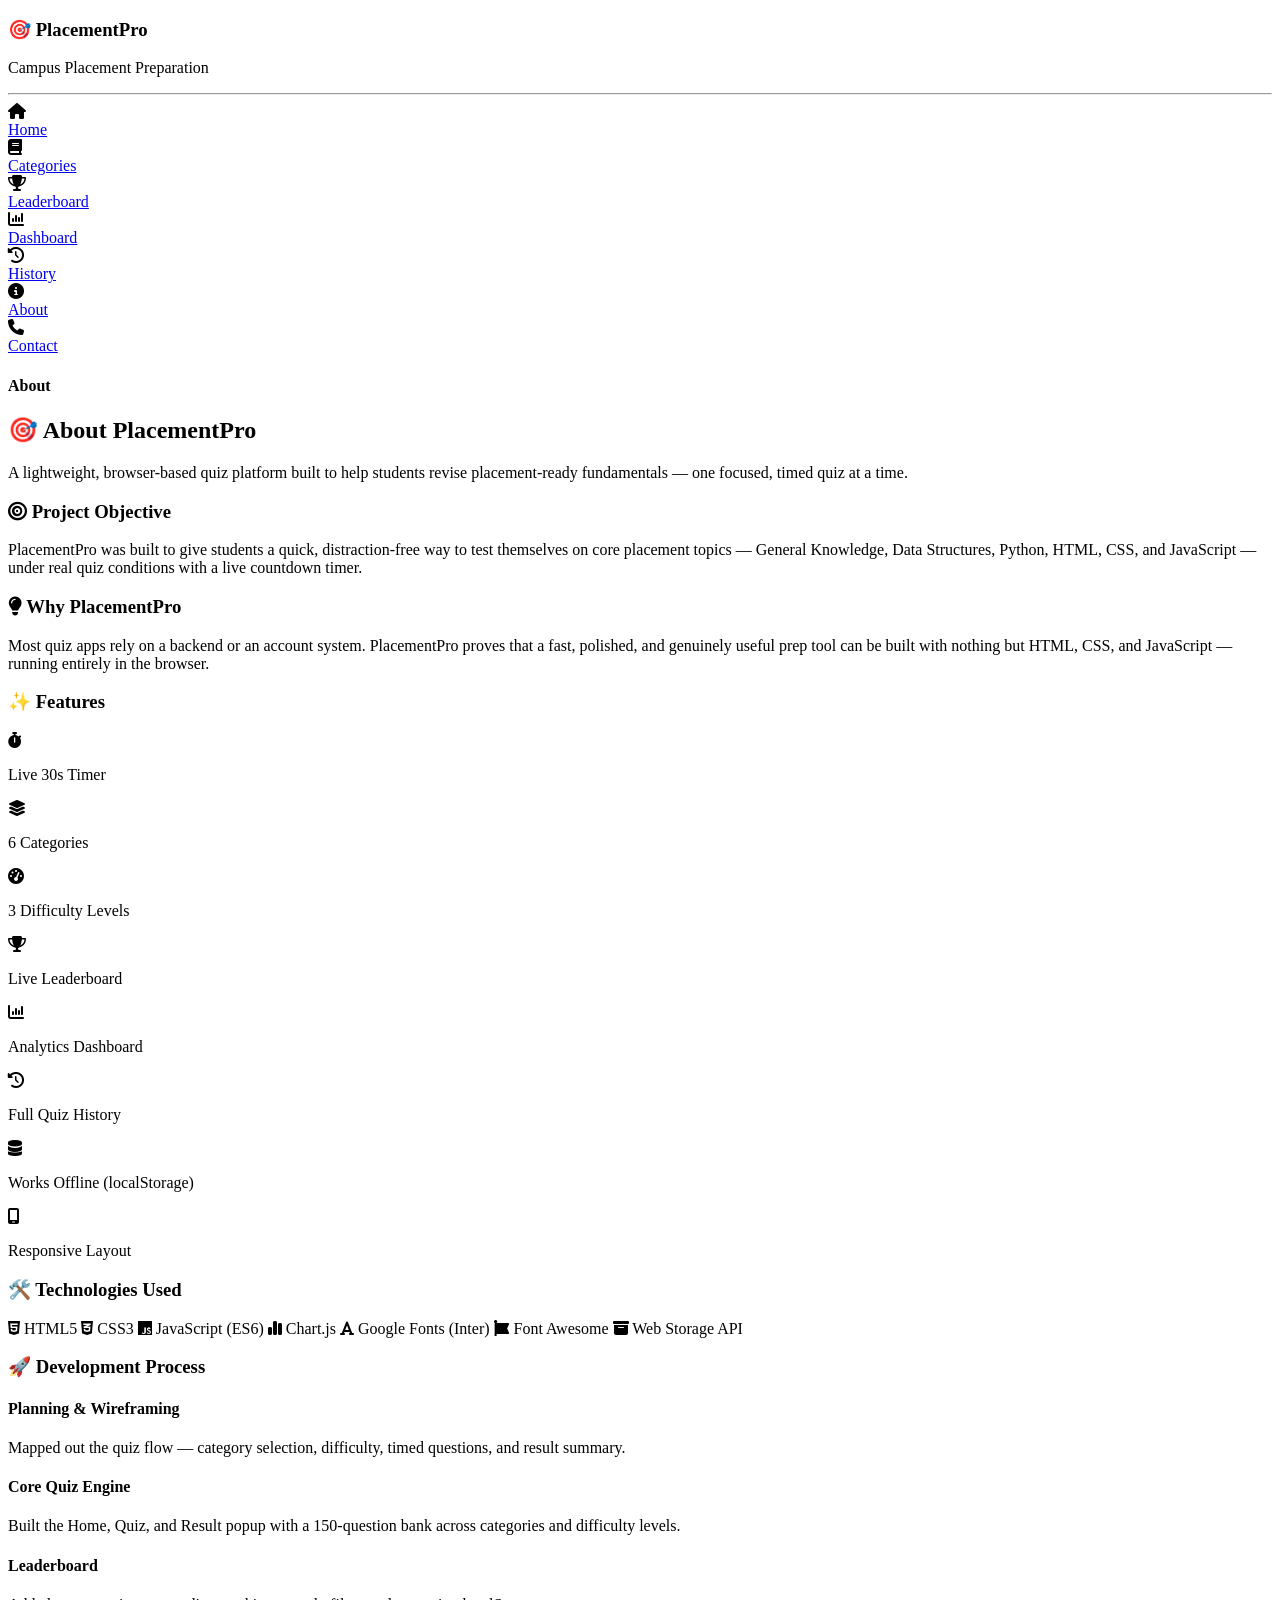
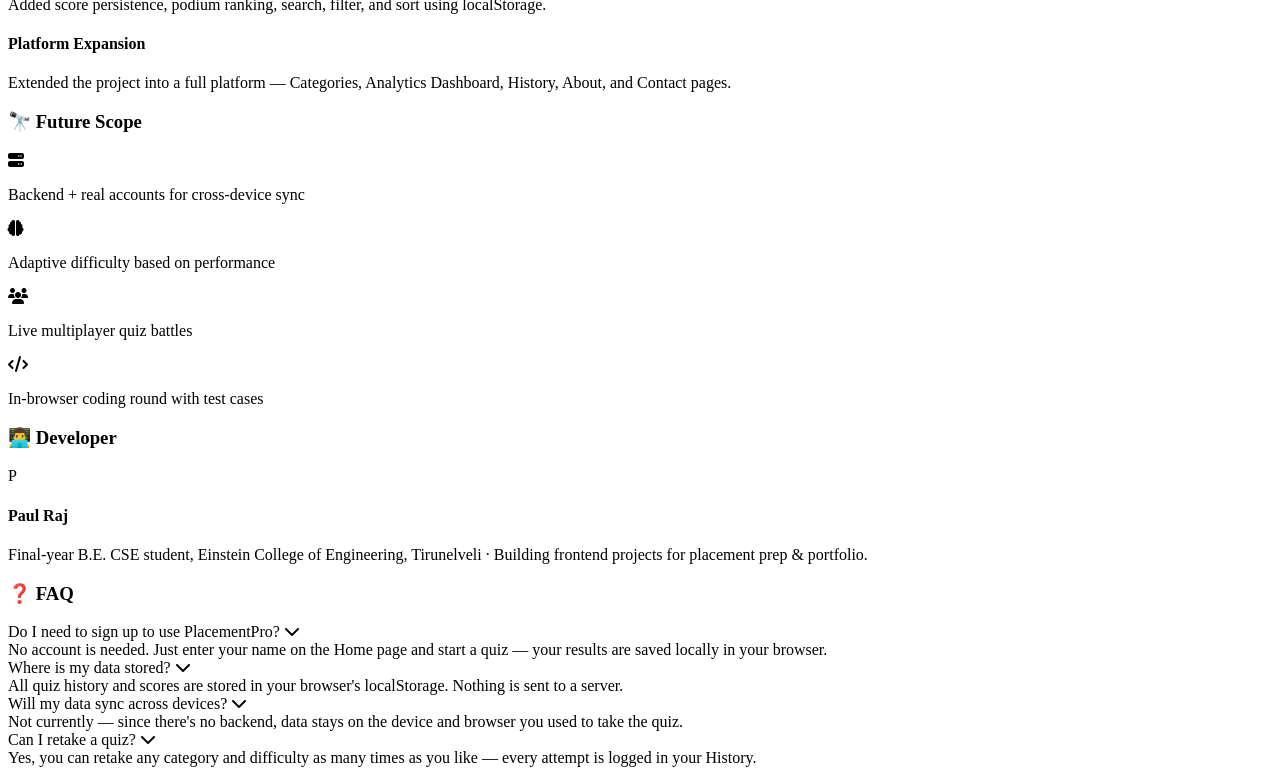
==== about.html @ f70dec12 "create about.html" ====
<!DOCTYPE html>
<html lang="en">
<head>
    <meta charset="UTF-8">
    <meta name="viewport" content="width=device-width, initial-scale=1.0">
    <title>Qiuz-About</title>
    <link rel="stylesheet" href="CSS/about.css">
    <link rel="stylesheet" href="https://cdnjs.cloudflare.com/ajax/libs/font-awesome/6.7.2/css/all.min.css">

</head>
<body>
    <nav>
        <header>
            <h3>🎯 PlacementPro</h3>
            <p>Campus Placement Preparation</p>
            <hr>
        </header>

        <div class="section">
            <div class="section-box index">
                <div class="icon"><i class="fa-solid fa-house"></i></div>
                <a href="index.html">Home</a>
            </div>
            <div class="section-box category">
                <div class="icon"><i class="fa-solid fa-book"></i></div>
                <a href="categories.html">Categories</a>
            </div>
            <div class="section-box leaderboard">
                <div class="icon"><i class="fa-solid fa-trophy"></i></div>
                <a href="leaderboard.html">Leaderboard</a>
            </div>
            <div class="section-box dashboard">
                <div class="icon"><i class="fa-solid fa-chart-column"></i></div>
                <a href="dashboard.html">Dashboard</a>
            </div>
            <div class="section-box history">
                <div class="icon"><i class="fa-solid fa-clock-rotate-left"></i></div>
                <a href="history.html">History</a>
            </div>
            <div class="section-box active about">
                <div class="icon"><i class="fa-solid fa-circle-info"></i></div>
                <a href="about.html">About</a>
            </div>
            <div class="section-box contact">
                <div class="icon"><i class="fa-solid fa-phone"></i></div>
                <a href="contact.html">Contact</a>
            </div>
        </div>
    </nav>

    <section class="about-page">
        <nav class="topbar"><h4>About</h4></nav>

        <div class="body">

            <div class="hero">
                <h1>🎯 About PlacementPro</h1>
                <p>A lightweight, browser-based quiz platform built to help students revise placement-ready fundamentals — one focused, timed quiz at a time.</p>
            </div>

            <div class="grid-2">
                <div class="card">
                    <h3><i class="fa-solid fa-bullseye"></i> Project Objective</h3>
                    <p>PlacementPro was built to give students a quick, distraction-free way to test themselves on core placement topics — General Knowledge, Data Structures, Python, HTML, CSS, and JavaScript — under real quiz conditions with a live countdown timer.</p>
                </div>
                <div class="card">
                    <h3><i class="fa-solid fa-lightbulb"></i> Why PlacementPro</h3>
                    <p>Most quiz apps rely on a backend or an account system. PlacementPro proves that a fast, polished, and genuinely useful prep tool can be built with nothing but HTML, CSS, and JavaScript — running entirely in the browser.</p>
                </div>
            </div>

            <h3 class="section-title">✨ Features</h3>
            <div class="feature-grid">
                <div class="feature-item"><i class="fa-solid fa-stopwatch"></i><p>Live 30s Timer</p></div>
                <div class="feature-item"><i class="fa-solid fa-layer-group"></i><p>6 Categories</p></div>
                <div class="feature-item"><i class="fa-solid fa-gauge-high"></i><p>3 Difficulty Levels</p></div>
                <div class="feature-item"><i class="fa-solid fa-trophy"></i><p>Live Leaderboard</p></div>
                <div class="feature-item"><i class="fa-solid fa-chart-column"></i><p>Analytics Dashboard</p></div>
                <div class="feature-item"><i class="fa-solid fa-clock-rotate-left"></i><p>Full Quiz History</p></div>
                <div class="feature-item"><i class="fa-solid fa-database"></i><p>Works Offline (localStorage)</p></div>
                <div class="feature-item"><i class="fa-solid fa-mobile-screen"></i><p>Responsive Layout</p></div>
            </div>

            <h3 class="section-title">🛠️ Technologies Used</h3>
            <div class="tech-row">
                <span class="tech-pill"><i class="fa-brands fa-html5"></i> HTML5</span>
                <span class="tech-pill"><i class="fa-brands fa-css3-alt"></i> CSS3</span>
                <span class="tech-pill"><i class="fa-brands fa-js"></i> JavaScript (ES6)</span>
                <span class="tech-pill"><i class="fa-solid fa-chart-simple"></i> Chart.js</span>
                <span class="tech-pill"><i class="fa-solid fa-font"></i> Google Fonts (Inter)</span>
                <span class="tech-pill"><i class="fa-brands fa-font-awesome"></i> Font Awesome</span>
                <span class="tech-pill"><i class="fa-solid fa-box-archive"></i> Web Storage API</span>
            </div>

            <h3 class="section-title">🚀 Development Process</h3>
            <div class="timeline">
                <div class="t-item">
                    <div class="t-dot"></div>
                    <div class="t-content">
                        <h4>Planning &amp; Wireframing</h4>
                        <p>Mapped out the quiz flow — category selection, difficulty, timed questions, and result summary.</p>
                    </div>
                </div>
                <div class="t-item">
                    <div class="t-dot"></div>
                    <div class="t-content">
                        <h4>Core Quiz Engine</h4>
                        <p>Built the Home, Quiz, and Result popup with a 150-question bank across categories and difficulty levels.</p>
                    </div>
                </div>
                <div class="t-item">
                    <div class="t-dot"></div>
                    <div class="t-content">
                        <h4>Leaderboard</h4>
                        <p>Added score persistence, podium ranking, search, filter, and sort using localStorage.</p>
                    </div>
                </div>
                <div class="t-item">
                    <div class="t-dot"></div>
                    <div class="t-content">
                        <h4>Platform Expansion</h4>
                        <p>Extended the project into a full platform — Categories, Analytics Dashboard, History, About, and Contact pages.</p>
                    </div>
                </div>
            </div>

            <h3 class="section-title">🔭 Future Scope</h3>
            <div class="grid-2">
                <div class="card small"><i class="fa-solid fa-server"></i><p>Backend + real accounts for cross-device sync</p></div>
                <div class="card small"><i class="fa-solid fa-brain"></i><p>Adaptive difficulty based on performance</p></div>
                <div class="card small"><i class="fa-solid fa-users"></i><p>Live multiplayer quiz battles</p></div>
                <div class="card small"><i class="fa-solid fa-code"></i><p>In-browser coding round with test cases</p></div>
            </div>

            <h3 class="section-title">👨‍💻 Developer</h3>
            <div class="dev-card">
                <div class="dev-avatar">P</div>
                <div>
                    <h4>Paul Raj</h4>
                    <p>Final-year B.E. CSE student, Einstein College of Engineering, Tirunelveli · Building frontend projects for placement prep &amp; portfolio.</p>
                </div>
            </div>

            <h3 class="section-title">❓ FAQ</h3>
            <div class="faq-list" id="faqList">
                <div class="faq-item">
                    <div class="faq-q">Do I need to sign up to use PlacementPro?  <i class="fa-solid fa-chevron-down"></i></div>
                    <div class="faq-a">No account is needed. Just enter your name on the Home page and start a quiz — your results are saved locally in your browser.</div>
                </div>
                <div class="faq-item">
                    <div class="faq-q">Where is my data stored? <i class="fa-solid fa-chevron-down"></i></div>
                    <div class="faq-a">All quiz history and scores are stored in your browser's localStorage. Nothing is sent to a server.</div>
                </div>
                <div class="faq-item">
                    <div class="faq-q">Will my data sync across devices? <i class="fa-solid fa-chevron-down"></i></div>
                    <div class="faq-a">Not currently — since there's no backend, data stays on the device and browser you used to take the quiz.</div>
                </div>
                <div class="faq-item">
                    <div class="faq-q">Can I retake a quiz? <i class="fa-solid fa-chevron-down"></i></div>
                    <div class="faq-a">Yes, you can retake any category and difficulty as many times as you like — every attempt is logged in your History.</div>
                </div>
            </div>

        </div>
    </section>
</body>
<script src="JS/about.js"></script>
</html>
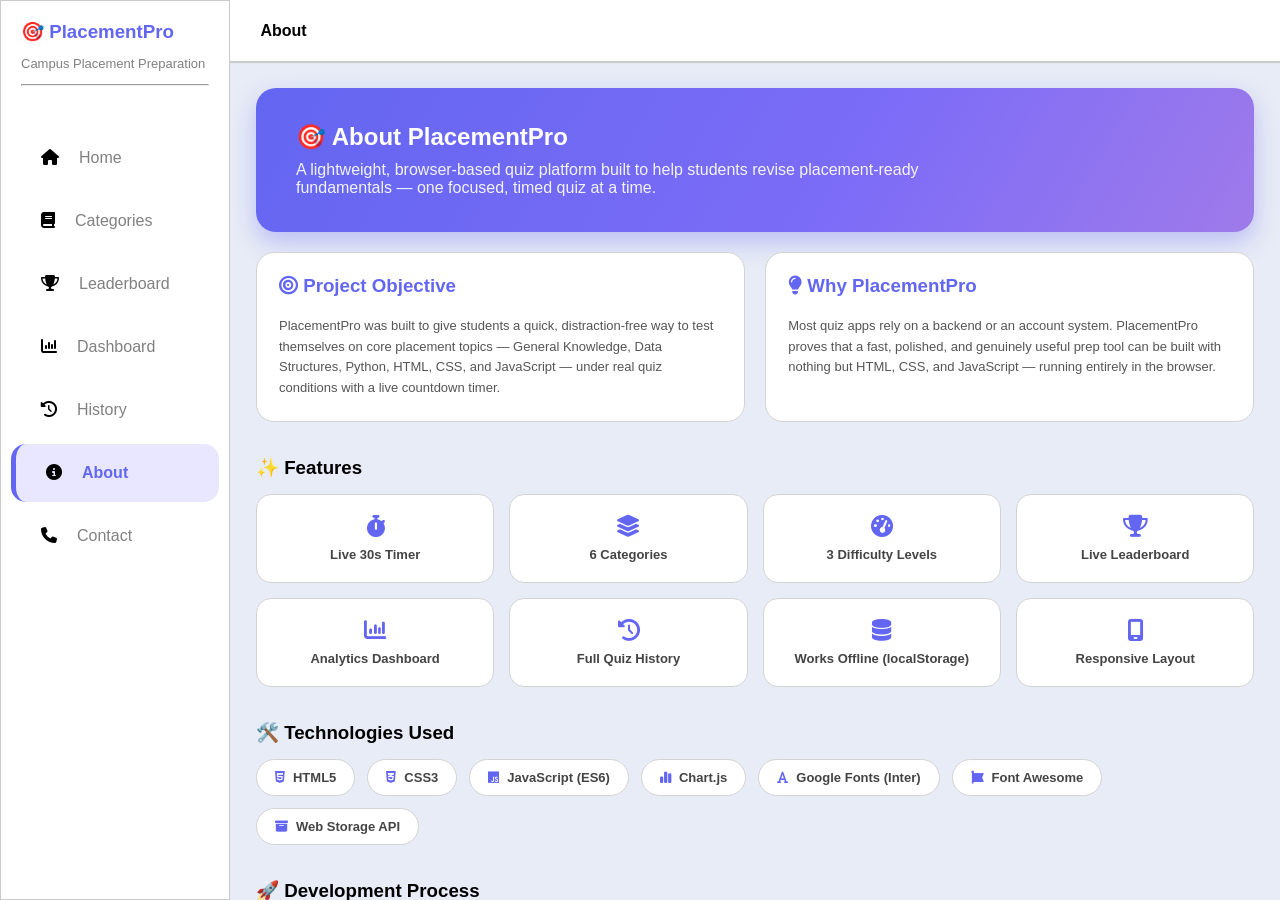
==== commit 5a97f73a: "update all html file(fix the bug)" ====
--- a/about.html
+++ b/about.html
@@ -21,7 +21,7 @@
                 <div class="icon"><i class="fa-solid fa-house"></i></div>
                 <a href="index.html">Home</a>
             </div>
-            <div class="section-box category">
+            <div class="section-box categories">
                 <div class="icon"><i class="fa-solid fa-book"></i></div>
                 <a href="categories.html">Categories</a>
             </div>
--- a/CSS/about.css
+++ b/CSS/about.css
@@ -0,0 +1,259 @@
+*{
+    box-sizing: border-box;
+}
+body{
+    margin: 0;
+    padding: 0;
+    font-family: 'Inter', sans-serif;
+    height: 100vh;
+    background-color: rgb(232, 236, 246);
+    display: flex;
+}
+body > nav{
+    height: 100vh;
+    width: 18vw;
+    border: 1px solid rgb(202, 202, 202);
+    background-color: white;
+
+    position: fixed;
+    top: 0;
+    left: 0;
+}
+header{
+    padding: 20px;
+}
+header h3{
+    margin: 0;
+    color: rgb(99, 102, 241);
+}
+header p{
+    font-size: small;
+    color: gray;
+}
+.section{
+    padding: 10px;
+}
+.section-box a {
+    margin: 0;
+    padding-left: 20px;
+    color: gray;
+    text-decoration: none;
+}
+.active{
+    background-color: #E8E7FF;
+    border-left: 5px solid rgb(99, 102, 241);
+    border-radius: 15px;
+}
+.active a{
+    color: rgb(99, 102, 241);
+    font-weight: 700;
+}
+.section-box{
+    display: flex;
+    padding: 20px 20px 20px 30px;
+    transition: 0.3s;
+    margin: 5px 0px 5px 0px;
+}
+.section-box:active{
+    transform: scale(0.9);
+}
+.section-box:hover{
+    cursor: pointer;
+    background-color: rgb(232, 236, 246);
+    color: black;
+    border-radius: 15px;
+}
+.section-box:hover a,.icon{
+    color: black;
+}
+
+/* =======================================
+            section : about page
+======================================= */
+.about-page{
+    margin-left: 18vw;
+    background-color: rgb(232, 236, 246);
+    width: 82vw;
+    height: 100vh;
+    overflow-y: auto;
+}
+.topbar{
+    position: sticky; top: 0; z-index: 100;
+    background-color: white; height: 7vh;
+    display: flex; align-items: center;
+    border-bottom: 2px solid rgb(202, 202, 202);
+    padding: 10px 30px;
+}
+.topbar h4{ margin: 0; }
+.body{ width: 78vw; margin: 0 auto; padding-bottom: 60px; }
+
+.hero{
+    margin-top: 25px;
+    background: linear-gradient(120deg, #6366F1 0%, #7C6CF7 60%, #9F7AEA 100%);
+    border-radius: 20px;
+    padding: 35px 40px;
+    color: white;
+    box-shadow: 0 10px 25px rgba(99,102,241,0.35);
+}
+.hero h1{ margin: 0 0 10px 0; }
+.hero p{ max-width: 650px; opacity: 0.92; margin: 0; }
+
+.section-title{ margin: 35px 0px 15px 0px; }
+
+.grid-2{
+    display: grid;
+    grid-template-columns: 1fr 1fr;
+    gap: 20px;
+    margin-top: 20px;
+}
+.card{
+    background: white;
+    border-radius: 18px;
+    padding: 22px;
+    border: 1px solid lightgray;
+}
+.card h3{ margin-top: 0; color: #6366F1; }
+.card p{ color: #555; font-size: small; line-height: 1.6; margin: 0; }
+.card.small{
+    display: flex; align-items: center; gap: 15px;
+    padding: 18px;
+}
+.card.small i{ font-size: 22px; color: #6366F1; }
+.card.small p{ margin: 0; font-weight: 600; color: #444; }
+
+.feature-grid{
+    display: grid;
+    grid-template-columns: repeat(4, 1fr);
+    gap: 15px;
+}
+.feature-item{
+    background: white;
+    border-radius: 15px;
+    padding: 20px 10px;
+    text-align: center;
+    border: 1px solid lightgray;
+    transition: all 0.25s;
+}
+.feature-item:hover{ transform: translateY(-5px); box-shadow: 0 10px 20px rgba(0,0,0,0.12); }
+.feature-item i{ font-size: 22px; color: #6366F1; margin-bottom: 10px; }
+.feature-item p{ margin: 0; font-size: small; font-weight: 600; color: #444; }
+
+.tech-row{ display: flex; flex-wrap: wrap; gap: 12px; }
+.tech-pill{
+    background: white;
+    border: 1px solid lightgray;
+    padding: 10px 18px;
+    border-radius: 20px;
+    font-size: small;
+    font-weight: 600;
+    color: #444;
+    display: flex; align-items: center; gap: 8px;
+}
+.tech-pill i{ color: #6366F1; }
+
+.timeline{ position: relative; padding-left: 20px; }
+.t-item{ display: flex; gap: 20px; position: relative; padding-bottom: 25px; }
+.t-item:not(:last-child)::before{
+    content: ""; position: absolute; left: 5px; top: 18px; bottom: -10px;
+    width: 2px; background: #d8dcf5;
+}
+.t-dot{
+    width: 12px; height: 12px; border-radius: 50%;
+    background: #6366F1; margin-top: 5px; flex-shrink: 0;
+    box-shadow: 0 0 0 4px #e0e2fb;
+}
+.t-content{ background: white; border-radius: 14px; padding: 15px 20px; border: 1px solid lightgray; flex: 1; }
+.t-content h4{ margin: 0 0 6px 0; }
+.t-content p{ margin: 0; font-size: small; color: #666; }
+
+.dev-card{
+    background: white;
+    border-radius: 18px;
+    padding: 22px;
+    border: 1px solid lightgray;
+    display: flex;
+    align-items: center;
+    gap: 20px;
+}
+.dev-avatar{
+    width: 65px; 
+    height: 65px; 
+    border-radius: 50%;
+    background: linear-gradient(135deg,#7C6CF7,#6667F0);
+    color: white; 
+    font-size: 26px; 
+    font-weight: 800;
+    display: flex; 
+    align-items: center; 
+    justify-content: center;
+    flex-shrink: 0;
+}
+.dev-card h4{ margin: 0 0 5px 0; }
+.dev-card p{ 
+    margin: 0; 
+    color: #666; 
+    font-size: small; 
+}
+
+.faq-list{ 
+    display: flex; 
+    flex-direction: column; 
+    gap: 12px; 
+}
+.faq-item{
+    background: white;
+    border-radius: 16px;
+    border: 1px solid #ddd;
+    padding: 18px 22px;
+    cursor: pointer;
+    transition: 
+        transform .3s ease,
+        box-shadow .3s ease,
+        border-color .3s ease;
+}
+.faq-item:hover{
+    transform: translateY(-3px);
+    border-color:#6366F1;
+    box-shadow:
+        0 12px 28px rgba(99,102,241,.15);
+}
+.faq-item.open{
+    border-color:#6366F1;
+    box-shadow:
+        0 15px 35px rgba(99,102,241,.18);
+}
+.faq-q{
+    display:flex;
+    justify-content:space-between;
+    align-items:center;
+    font-weight:700;
+    font-size:15px;
+}
+.faq-q i{
+    color:#6366F1;
+    transition: transform .35s ease;
+}
+.faq-item.open .faq-q i{
+    transform:rotate(180deg);
+}
+.faq-a{
+    max-height:0;
+    overflow:hidden;
+    padding-top:0;
+    color:#666;
+    line-height:1.7;
+    transition:
+        max-height .45s ease,
+        padding-top .35s ease,
+        opacity .35s ease;
+    opacity:0;
+}
+.faq-item.open .faq-a{
+    max-height:300px;
+    padding-top:15px;
+    opacity:1;
+}
+
+@media (max-width: 1100px){
+    .grid-2, .feature-grid{ grid-template-columns: repeat(2, 1fr); }
+}
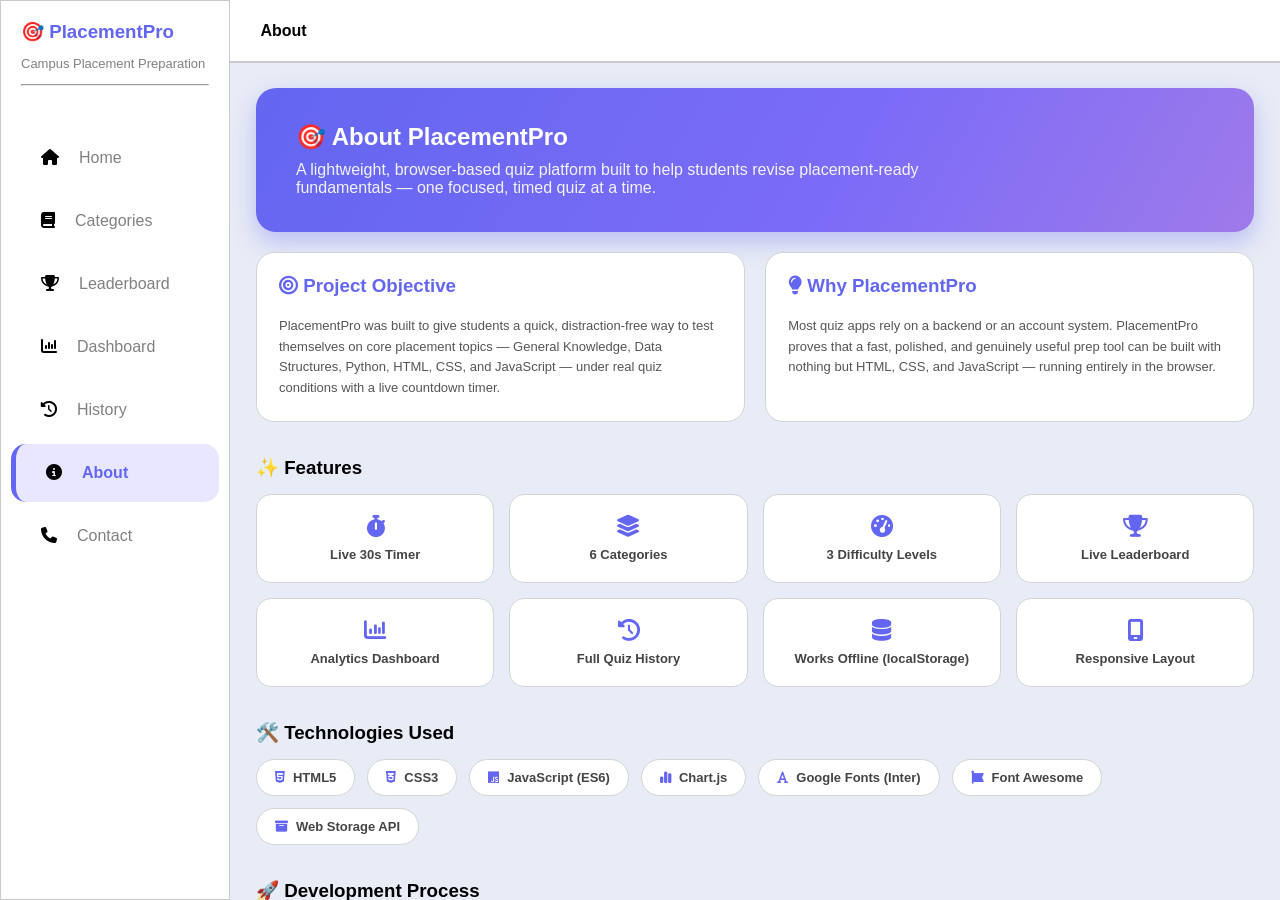
==== commit 3c03ff13: "fix the bug on html file" ====
--- a/about.html
+++ b/about.html
@@ -17,9 +17,9 @@
         </header>
 
         <div class="section">
-            <div class="section-box index">
+            <div class="section-box home">
                 <div class="icon"><i class="fa-solid fa-house"></i></div>
-                <a href="index.html">Home</a>
+                <a href="home.html">Home</a>
             </div>
             <div class="section-box categories">
                 <div class="icon"><i class="fa-solid fa-book"></i></div>
